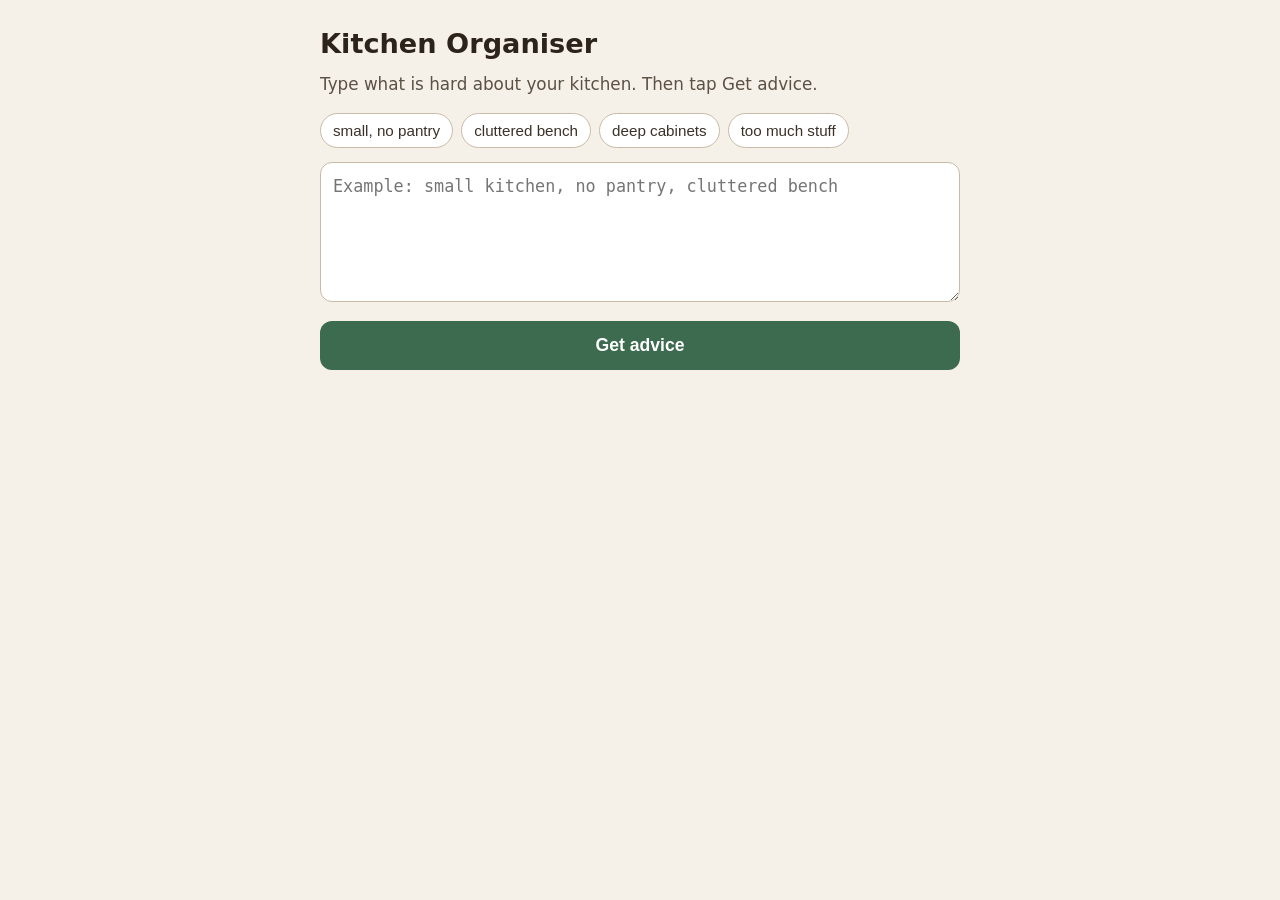
==== index.html @ d99f9ce4 "Add Kitchen Organiser homepage" ====
<!DOCTYPE html>
<html lang="en">
<head>
  <meta charset="UTF-8">
  <meta name="viewport" content="width=device-width, initial-scale=1, viewport-fit=cover">
  <title>Kitchen Organiser</title>
  <style>
    * { box-sizing: border-box; }
    html, body { margin: 0; padding: 0; max-width: 100%; overflow-x: hidden; }
    body { font-family: system-ui, -apple-system, "Segoe UI", sans-serif; background: #f6f1e8; color: #2c241b; line-height: 1.55; padding: 20px 16px 40px; }
    main { width: 100%; max-width: 640px; margin: 0 auto; }
    h1 { font-size: 1.7rem; margin: 8px 0 10px; line-height: 1.2; overflow-wrap: anywhere; }
    .hint { color: #5b5146; font-size: 1.05rem; margin: 0 0 16px; overflow-wrap: break-word; }
    .chips { display: flex; flex-wrap: wrap; gap: 8px; margin: 0 0 14px; }
    .chip { border: 1px solid #c9bba8; background: #fff; color: #3a3229; border-radius: 999px; padding: 8px 12px; font-size: 0.95rem; cursor: pointer; }
    textarea { width: 100%; min-height: 140px; padding: 12px; font-size: 1.05rem; line-height: 1.4; border: 1px solid #c9bba8; border-radius: 12px; background: #fff; color: #2c241b; resize: vertical; }
    button.primary { display: block; width: 100%; margin-top: 12px; padding: 14px 16px; font-size: 1.1rem; font-weight: 600; border: 0; border-radius: 12px; background: #3d6b4f; color: #fff; cursor: pointer; }
    button.primary:active { background: #2f5440; }
    #advice { margin-top: 18px; }
    .card { background: #fff; border-radius: 12px; padding: 14px 16px; margin-bottom: 10px; overflow-wrap: break-word; }
    .card strong { display: block; margin-bottom: 4px; color: #3d6b4f; }
  </style>
</head>
<body>
  <main>
    <h1>Kitchen Organiser</h1>
    <p class="hint">Type what is hard about your kitchen. Then tap Get advice.</p>
    <div class="chips">
      <button type="button" class="chip" data-text="small kitchen, no pantry">small, no pantry</button>
      <button type="button" class="chip" data-text="cluttered bench">cluttered bench</button>
      <button type="button" class="chip" data-text="deep cabinets I cannot reach the back of">deep cabinets</button>
      <button type="button" class="chip" data-text="too much stuff, no zones">too much stuff</button>
    </div>
    <textarea id="problem" placeholder="Example: small kitchen, no pantry, cluttered bench"></textarea>
    <button type="button" class="primary" onclick="getAdvice()">Get advice</button>
    <div id="advice"></div>
  </main>
  <script>
    document.querySelectorAll(".chip").forEach(function (chip) {
      chip.addEventListener("click", function () {
        var box = document.getElementById("problem");
        var extra = chip.getAttribute("data-text");
        box.value = box.value ? box.value + ", " + extra : extra;
        box.focus();
      });
    });
    function getAdvice() {
      var text = document.getElementById("problem").value.toLowerCase();
      var out = [];
      if (text.includes("small") || text.includes("tiny") || text.includes("no space")) {
        out.push(["Small space", "Use vertical space first. Add adjustable shelves so every centimetre of height works."]);
      }
      if (text.includes("pantry") || text.includes("no pantry")) {
        out.push(["No pantry", "Use a pull-out pantry, baskets, and a lazy susan in the corner so food is not lost at the back."]);
      }
      if (text.includes("clutter") || text.includes("cluttered") || text.includes("bench") || text.includes("counter") || text.includes("stuff")) {
        out.push(["Cluttered surfaces", "Clear the bench first. Keep only daily tools out. Use one-in-one-out so clutter does not creep back."]);
      }
      if (text.includes("cabinet") || text.includes("storage") || text.includes("deep") || text.includes("reach")) {
        out.push(["Cabinets", "Choose deep, wide cabinets with adjustable shelves. Put everyday items at the front, not the back."]);
      }
      if (text.includes("zone") || text.includes("workflow") || text.includes("work")) {
        out.push(["Zones", "Give the kitchen four jobs: work, storage, landing, and maintenance. Keep like with like."]);
      }
      if (out.length === 0) {
        out.push(["Need a bit more", "Say if it is small, missing a pantry, cluttered, or hard to reach. I will match that to the rules and products."]);
      }
      var html = "";
      for (var i = 0; i < out.length; i++) {
        html += "<div class=\"card\"><strong>" + out[i][0] + "</strong>" + out[i][1] + "</div>";
      }
      document.getElementById("advice").innerHTML = html;
    }
  </script>
</body>
</html>
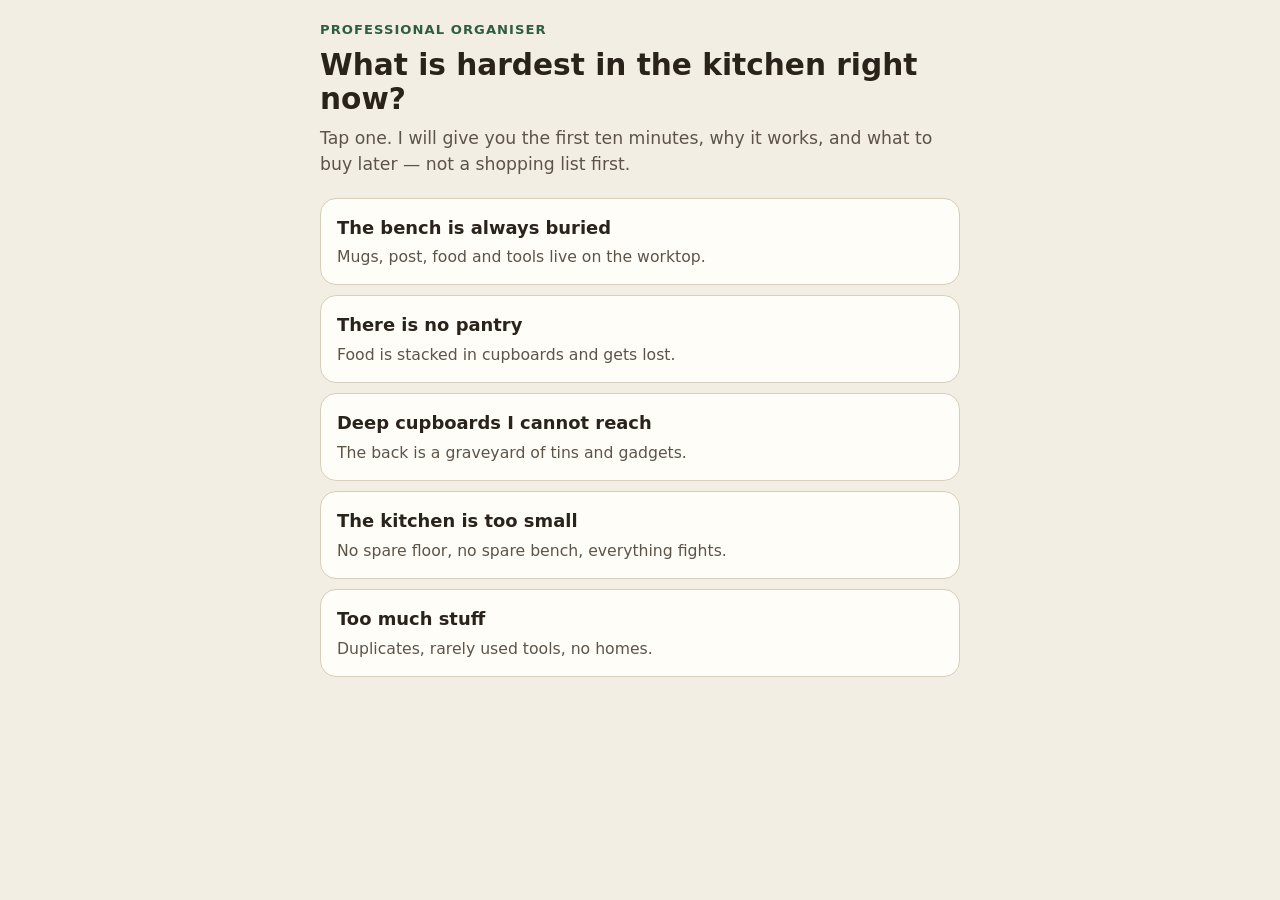
==== commit fe5b3c48: "Ship tap-first Kitchen Organiser walkthrough" ====
--- a/index.html
+++ b/index.html
@@ -3,74 +3,152 @@
 <head>
   <meta charset="UTF-8">
   <meta name="viewport" content="width=device-width, initial-scale=1, viewport-fit=cover">
+  <meta name="theme-color" content="#2f5d43">
+  <meta name="apple-mobile-web-app-capable" content="yes">
   <title>Kitchen Organiser</title>
   <style>
+    :root {
+      --bg: #f3eee4;
+      --ink: #2a231c;
+      --muted: #5d5449;
+      --green: #2f5d43;
+      --green-soft: #e4efe8;
+      --card: #fffdf8;
+      --line: #d7cdbc;
+    }
     * { box-sizing: border-box; }
-    html, body { margin: 0; padding: 0; max-width: 100%; overflow-x: hidden; }
-    body { font-family: system-ui, -apple-system, "Segoe UI", sans-serif; background: #f6f1e8; color: #2c241b; line-height: 1.55; padding: 20px 16px 40px; }
-    main { width: 100%; max-width: 640px; margin: 0 auto; }
-    h1 { font-size: 1.7rem; margin: 8px 0 10px; line-height: 1.2; overflow-wrap: anywhere; }
-    .hint { color: #5b5146; font-size: 1.05rem; margin: 0 0 16px; overflow-wrap: break-word; }
-    .chips { display: flex; flex-wrap: wrap; gap: 8px; margin: 0 0 14px; }
-    .chip { border: 1px solid #c9bba8; background: #fff; color: #3a3229; border-radius: 999px; padding: 8px 12px; font-size: 0.95rem; cursor: pointer; }
-    textarea { width: 100%; min-height: 140px; padding: 12px; font-size: 1.05rem; line-height: 1.4; border: 1px solid #c9bba8; border-radius: 12px; background: #fff; color: #2c241b; resize: vertical; }
-    button.primary { display: block; width: 100%; margin-top: 12px; padding: 14px 16px; font-size: 1.1rem; font-weight: 600; border: 0; border-radius: 12px; background: #3d6b4f; color: #fff; cursor: pointer; }
-    button.primary:active { background: #2f5440; }
-    #advice { margin-top: 18px; }
-    .card { background: #fff; border-radius: 12px; padding: 14px 16px; margin-bottom: 10px; overflow-wrap: break-word; }
-    .card strong { display: block; margin-bottom: 4px; color: #3d6b4f; }
+    html, body { margin: 0; padding: 0; }
+    body {
+      font-family: system-ui, -apple-system, "Segoe UI", sans-serif;
+      background: var(--bg);
+      color: var(--ink);
+      line-height: 1.5;
+      padding: 20px 16px 56px;
+    }
+    main { max-width: 640px; margin: 0 auto; }
+    .eyebrow {
+      color: var(--green);
+      font-size: 0.82rem;
+      font-weight: 700;
+      letter-spacing: 0.08em;
+      text-transform: uppercase;
+      margin: 0 0 8px;
+    }
+    h1 { font-size: 1.85rem; line-height: 1.15; margin: 0 0 10px; }
+    .lead { color: var(--muted); font-size: 1.08rem; margin: 0 0 20px; }
+    .choice {
+      width: 100%;
+      text-align: left;
+      background: var(--card);
+      border: 1px solid var(--line);
+      border-radius: 16px;
+      padding: 16px 16px 15px;
+      margin: 0 0 10px;
+      font: inherit;
+      color: inherit;
+    }
+    .choice strong { display: block; font-size: 1.12rem; margin-bottom: 4px; }
+    .choice span { color: var(--muted); font-size: 0.98rem; }
+    .choice:active { background: var(--green-soft); }
+    .back {
+      background: none;
+      border: 0;
+      color: var(--green);
+      font: inherit;
+      font-weight: 700;
+      padding: 0 0 16px;
+    }
+    .block {
+      background: var(--card);
+      border: 1px solid var(--line);
+      border-radius: 16px;
+      padding: 16px;
+      margin: 0 0 12px;
+    }
+    .block h2 {
+      font-size: 1.02rem;
+      color: var(--green);
+      margin: 0 0 8px;
+    }
+    .block p, .block li { margin: 0 0 8px; font-size: 1.05rem; }
+    .block ol, .block ul { margin: 0; padding-left: 1.15rem; }
+    .block li:last-child, .block p:last-child { margin-bottom: 0; }
+    .hidden { display: none; }
   </style>
 </head>
 <body>
   <main>
-    <h1>Kitchen Organiser</h1>
-    <p class="hint">Type what is hard about your kitchen. Then tap Get advice.</p>
-    <div class="chips">
-      <button type="button" class="chip" data-text="small kitchen, no pantry">small, no pantry</button>
-      <button type="button" class="chip" data-text="cluttered bench">cluttered bench</button>
-      <button type="button" class="chip" data-text="deep cabinets I cannot reach the back of">deep cabinets</button>
-      <button type="button" class="chip" data-text="too much stuff, no zones">too much stuff</button>
-    </div>
-    <textarea id="problem" placeholder="Example: small kitchen, no pantry, cluttered bench"></textarea>
-    <button type="button" class="primary" onclick="getAdvice()">Get advice</button>
-    <div id="advice"></div>
+    <section id="home">
+      <p class="eyebrow">Professional organiser</p>
+      <h1>What is hardest in the kitchen right now?</h1>
+      <p class="lead">Tap one. I will give you the first ten minutes, why it works, and what to buy later — not a shopping list first.</p>
+      <button class="choice" data-id="bench"><strong>The bench is always buried</strong><span>Mugs, post, food and tools live on the worktop.</span></button>
+      <button class="choice" data-id="pantry"><strong>There is no pantry</strong><span>Food is stacked in cupboards and gets lost.</span></button>
+      <button class="choice" data-id="deep"><strong>Deep cupboards I cannot reach</strong><span>The back is a graveyard of tins and gadgets.</span></button>
+      <button class="choice" data-id="small"><strong>The kitchen is too small</strong><span>No spare floor, no spare bench, everything fights.</span></button>
+      <button class="choice" data-id="stuff"><strong>Too much stuff</strong><span>Duplicates, rarely used tools, no homes.</span></button>
+    </section>
+
+    <section id="plan" class="hidden"></section>
   </main>
   <script>
-    document.querySelectorAll(".chip").forEach(function (chip) {
-      chip.addEventListener("click", function () {
-        var box = document.getElementById("problem");
-        var extra = chip.getAttribute("data-text");
-        box.value = box.value ? box.value + ", " + extra : extra;
-        box.focus();
-      });
+    var plans = {
+      bench: {
+        title: "Clear the bench first",
+        minutes: ["Set a timer for ten minutes. Do not empty the whole kitchen.", "Take everything off the bench onto a tray or the table.", "Put back only the kettle and one tool you use every day.", "Give the rest a temporary home in one box labelled Later."],
+        why: "A bench is a landing strip, not storage. If it stays clear, cooking feels possible again. Everything else can wait.",
+        buy: "A shallow tray for incoming post and keys, and one utensil crock. Buy containers after the bench stays clear for three days."
+      },
+      pantry: {
+        title: "Make a pantry without building one",
+        minutes: ["Pick one cupboard that will be food only.", "Pull everything out. Bin expired packets without debating them.", "Group breakfast, cooking, and snacks into three piles.", "Put the three groups back as three zones, labels facing you."],
+        why: "Food needs a home of its own. When breakfast lives together, you stop buying duplicates and stop losing bags at the back.",
+        buy: "Later: a narrow pull-out rack, two or three baskets, and a lazy susan for the corner. Not today."
+      },
+      deep: {
+        title: "Stop losing the back of the cupboard",
+        minutes: ["Open the worst deep cupboard.", "Take out only the front row.", "Put everyday items back at the front.", "Park bulk and rarely used things to one side, not behind the daily stuff."],
+        why: "Deep cupboards fail because the back becomes a graveyard. If you cannot see it, you will buy it again.",
+        buy: "Later: a pull-out tray or turntable. That one fitting does more than a new set of containers."
+      },
+      small: {
+        title: "Use height, not more furniture",
+        minutes: ["Look up. Find one empty strip of wall or the space above the fridge.", "Move one daily item to eye level.", "Move one rarely used item up high or out of the kitchen.", "Leave the floor and bench alone for now."],
+        why: "In a small kitchen the floor is already full. Vertical space is the only free room you have.",
+        buy: "Later: one set of adjustable shelves or a slim wall rack. Do not add another trolley until the bench is clear."
+      },
+      stuff: {
+        title: "Give things a job or let them leave",
+        minutes: ["Choose one category only: mugs, containers, or gadgets.", "Keep the ones you used this week.", "Put the rest in a box marked Decide next week.", "Do not start a second category today."],
+        why: "Too much stuff is usually too many homes that were never assigned. One category at a time beats a whole-room purge.",
+        buy: "Later: nothing until the Decide box has been emptied once. Then buy only what gives a home to what you kept."
+      }
+    };
+
+    function show(id) {
+      var p = plans[id];
+      var steps = p.minutes.map(function (s) { return "<li>" + s + "</li>"; }).join("");
+      document.getElementById("home").classList.add("hidden");
+      var plan = document.getElementById("plan");
+      plan.classList.remove("hidden");
+      plan.innerHTML =
+        "<button class=\"back\" id=\"back\">← Choose another problem</button>" +
+        "<p class=\"eyebrow\">Kitchen plan</p>" +
+        "<h1>" + p.title + "</h1>" +
+        "<div class=\"block\"><h2>First ten minutes</h2><ol>" + steps + "</ol></div>" +
+        "<div class=\"block\"><h2>Why this works</h2><p>" + p.why + "</p></div>" +
+        "<div class=\"block\"><h2>What to buy later</h2><p>" + p.buy + "</p></div>";
+      document.getElementById("back").onclick = function () {
+        plan.classList.add("hidden");
+        document.getElementById("home").classList.remove("hidden");
+        window.scrollTo(0, 0);
+      };
+      window.scrollTo(0, 0);
+    }
+
+    document.querySelectorAll(".choice").forEach(function (btn) {
+      btn.onclick = function () { show(btn.getAttribute("data-id")); };
     });
-    function getAdvice() {
-      var text = document.getElementById("problem").value.toLowerCase();
-      var out = [];
-      if (text.includes("small") || text.includes("tiny") || text.includes("no space")) {
-        out.push(["Small space", "Use vertical space first. Add adjustable shelves so every centimetre of height works."]);
-      }
-      if (text.includes("pantry") || text.includes("no pantry")) {
-        out.push(["No pantry", "Use a pull-out pantry, baskets, and a lazy susan in the corner so food is not lost at the back."]);
-      }
-      if (text.includes("clutter") || text.includes("cluttered") || text.includes("bench") || text.includes("counter") || text.includes("stuff")) {
-        out.push(["Cluttered surfaces", "Clear the bench first. Keep only daily tools out. Use one-in-one-out so clutter does not creep back."]);
-      }
-      if (text.includes("cabinet") || text.includes("storage") || text.includes("deep") || text.includes("reach")) {
-        out.push(["Cabinets", "Choose deep, wide cabinets with adjustable shelves. Put everyday items at the front, not the back."]);
-      }
-      if (text.includes("zone") || text.includes("workflow") || text.includes("work")) {
-        out.push(["Zones", "Give the kitchen four jobs: work, storage, landing, and maintenance. Keep like with like."]);
-      }
-      if (out.length === 0) {
-        out.push(["Need a bit more", "Say if it is small, missing a pantry, cluttered, or hard to reach. I will match that to the rules and products."]);
-      }
-      var html = "";
-      for (var i = 0; i < out.length; i++) {
-        html += "<div class=\"card\"><strong>" + out[i][0] + "</strong>" + out[i][1] + "</div>";
-      }
-      document.getElementById("advice").innerHTML = html;
-    }
   </script>
 </body>
 </html>
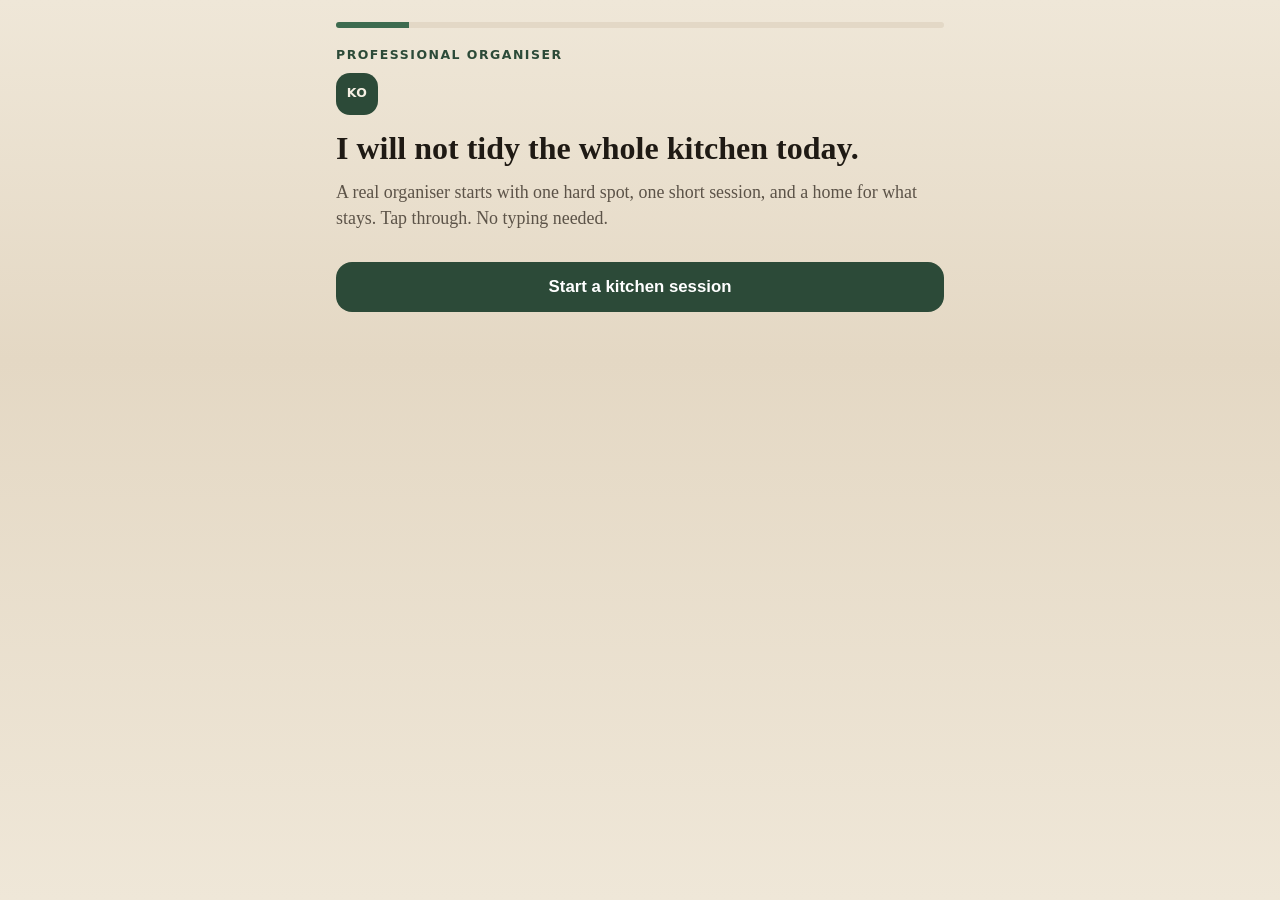
==== commit ecc4e616: "Upgrade Kitchen Organiser from basic cards to a guided consult" ====
--- a/index.html
+++ b/index.html
@@ -1,154 +1,204 @@
 <!DOCTYPE html>
-<html lang="en">
+<html lang="en-AU">
 <head>
-  <meta charset="UTF-8">
-  <meta name="viewport" content="width=device-width, initial-scale=1, viewport-fit=cover">
-  <meta name="theme-color" content="#2f5d43">
-  <meta name="apple-mobile-web-app-capable" content="yes">
-  <title>Kitchen Organiser</title>
-  <style>
-    :root {
-      --bg: #f3eee4;
-      --ink: #2a231c;
-      --muted: #5d5449;
-      --green: #2f5d43;
-      --green-soft: #e4efe8;
-      --card: #fffdf8;
-      --line: #d7cdbc;
-    }
-    * { box-sizing: border-box; }
-    html, body { margin: 0; padding: 0; }
-    body {
-      font-family: system-ui, -apple-system, "Segoe UI", sans-serif;
-      background: var(--bg);
-      color: var(--ink);
-      line-height: 1.5;
-      padding: 20px 16px 56px;
-    }
-    main { max-width: 640px; margin: 0 auto; }
-    .eyebrow {
-      color: var(--green);
-      font-size: 0.82rem;
-      font-weight: 700;
-      letter-spacing: 0.08em;
-      text-transform: uppercase;
-      margin: 0 0 8px;
-    }
-    h1 { font-size: 1.85rem; line-height: 1.15; margin: 0 0 10px; }
-    .lead { color: var(--muted); font-size: 1.08rem; margin: 0 0 20px; }
-    .choice {
-      width: 100%;
-      text-align: left;
-      background: var(--card);
-      border: 1px solid var(--line);
-      border-radius: 16px;
-      padding: 16px 16px 15px;
-      margin: 0 0 10px;
-      font: inherit;
-      color: inherit;
-    }
-    .choice strong { display: block; font-size: 1.12rem; margin-bottom: 4px; }
-    .choice span { color: var(--muted); font-size: 0.98rem; }
-    .choice:active { background: var(--green-soft); }
-    .back {
-      background: none;
-      border: 0;
-      color: var(--green);
-      font: inherit;
-      font-weight: 700;
-      padding: 0 0 16px;
-    }
-    .block {
-      background: var(--card);
-      border: 1px solid var(--line);
-      border-radius: 16px;
-      padding: 16px;
-      margin: 0 0 12px;
-    }
-    .block h2 {
-      font-size: 1.02rem;
-      color: var(--green);
-      margin: 0 0 8px;
-    }
-    .block p, .block li { margin: 0 0 8px; font-size: 1.05rem; }
-    .block ol, .block ul { margin: 0; padding-left: 1.15rem; }
-    .block li:last-child, .block p:last-child { margin-bottom: 0; }
-    .hidden { display: none; }
-  </style>
+<meta charset="UTF-8">
+<meta name="viewport" content="width=device-width, initial-scale=1, viewport-fit=cover">
+<meta name="theme-color" content="#24382c">
+<meta name="apple-mobile-web-app-capable" content="yes">
+<title>Kitchen Organiser</title>
+<style>
+:root{--bg:#efe7d8;--bg2:#e4d8c4;--ink:#1f1a14;--muted:#5c5348;--card:#fffaf2;--line:#d4c6ae;--sage:#2c4a38;--sage2:#3d6b4f;--gold:#b0894a;--soft:#e8f0ea}
+*{box-sizing:border-box}
+html,body{margin:0;padding:0;overflow-x:hidden}
+body{font-family:Georgia,"Iowan Old Style",serif;background:linear-gradient(180deg,var(--bg),var(--bg2) 40%,var(--bg));color:var(--ink);line-height:1.5;min-height:100vh}
+main{max-width:640px;margin:0 auto;padding:22px 16px 72px}
+.mark{width:42px;height:42px;border-radius:14px;background:var(--sage);color:#f6f0e4;display:flex;align-items:center;justify-content:center;font-family:system-ui,sans-serif;font-weight:800;letter-spacing:.04em;font-size:.78rem;margin-bottom:16px}
+.eyebrow{font-family:system-ui,sans-serif;font-size:.78rem;letter-spacing:.12em;text-transform:uppercase;color:var(--sage);font-weight:700;margin:0 0 8px}
+h1{font-size:2rem;line-height:1.12;margin:0 0 12px;font-weight:700}
+.lede{font-size:1.12rem;color:var(--muted);margin:0 0 22px}
+.card,.choice,.chip{font-family:system-ui,-apple-system,"Segoe UI",sans-serif}
+.choice,.chip,.primary,.ghost{width:100%;text-align:left;border-radius:16px;cursor:pointer}
+.choice{display:block;background:var(--card);border:1px solid var(--line);padding:16px;margin:0 0 10px;color:inherit;box-shadow:0 8px 24px rgba(31,26,20,.05)}
+.choice strong{display:block;font-size:1.12rem;margin-bottom:4px}
+.choice span{color:var(--muted);font-size:.98rem}
+.choice:active{transform:scale(.99);background:var(--soft)}
+.row{display:flex;flex-wrap:wrap;gap:8px;margin:0 0 16px}
+.chip{width:auto;border:1px solid var(--line);background:var(--card);padding:12px 14px;font-size:1rem;color:var(--ink)}
+.chip.on{background:var(--sage);color:#fff;border-color:var(--sage)}
+.primary,.ghost{text-align:center;font-weight:700;font-size:1.05rem;padding:15px;border:0;margin-top:8px}
+.primary{background:var(--sage);color:#fff}
+.ghost{background:transparent;color:var(--sage)}
+.panel{background:var(--card);border:1px solid var(--line);border-radius:18px;padding:16px;margin:0 0 12px;box-shadow:0 10px 28px rgba(31,26,20,.06)}
+.panel h2{font-family:Georgia,serif;font-size:1.2rem;margin:0 0 8px}
+.label{font-family:system-ui,sans-serif;font-size:.75rem;letter-spacing:.08em;text-transform:uppercase;color:var(--sage);font-weight:700;margin:0 0 8px}
+.panel p,.panel li{margin:0 0 8px;font-size:1.05rem}
+.panel ol,.panel ul{margin:0;padding-left:1.15rem}
+.check{display:flex;gap:10px;align-items:flex-start;padding:10px 0;border-top:1px solid var(--line);font-family:system-ui,sans-serif;font-size:1.05rem}
+.check:first-of-type{border-top:0}
+.check input{width:22px;height:22px;margin-top:2px;accent-color:var(--sage)}
+.check.done span{text-decoration:line-through;color:var(--muted)}
+.progress{height:6px;background:#e3d8c6;border-radius:99px;overflow:hidden;margin:0 0 18px}
+.progress>i{display:block;height:100%;width:0;background:var(--sage2)}
+.hidden{display:none}
+</style>
 </head>
 <body>
-  <main>
-    <section id="home">
-      <p class="eyebrow">Professional organiser</p>
-      <h1>What is hardest in the kitchen right now?</h1>
-      <p class="lead">Tap one. I will give you the first ten minutes, why it works, and what to buy later — not a shopping list first.</p>
-      <button class="choice" data-id="bench"><strong>The bench is always buried</strong><span>Mugs, post, food and tools live on the worktop.</span></button>
-      <button class="choice" data-id="pantry"><strong>There is no pantry</strong><span>Food is stacked in cupboards and gets lost.</span></button>
-      <button class="choice" data-id="deep"><strong>Deep cupboards I cannot reach</strong><span>The back is a graveyard of tins and gadgets.</span></button>
-      <button class="choice" data-id="small"><strong>The kitchen is too small</strong><span>No spare floor, no spare bench, everything fights.</span></button>
-      <button class="choice" data-id="stuff"><strong>Too much stuff</strong><span>Duplicates, rarely used tools, no homes.</span></button>
-    </section>
+<main>
+  <div class="progress"><i id="bar"></i></div>
+  <div id="screen"></div>
+</main>
+<script>
+const S = { time:null, pets:null, problem:null, ticks:{} };
+const problems = {
+  bench:{ title:"The bench is always buried", blurb:"Post, mugs, food and tools live on the worktop.", session:"Landing strip" },
+  pantry:{ title:"There is no real pantry", blurb:"Food is stacked, lost, and bought twice.", session:"Food home" },
+  deep:{ title:"Deep cupboards swallow things", blurb:"The back is a graveyard of tins and gadgets.", session:"Reach and see" },
+  small:{ title:"The kitchen is too small", blurb:"No spare floor, no spare bench.", session:"Height first" },
+  stuff:{ title:"There is simply too much", blurb:"Cupboards are full and still overflowing.", session:"One category" }
+};
 
-    <section id="plan" class="hidden"></section>
-  </main>
-  <script>
-    var plans = {
-      bench: {
-        title: "Clear the bench first",
-        minutes: ["Set a timer for ten minutes. Do not empty the whole kitchen.", "Take everything off the bench onto a tray or the table.", "Put back only the kettle and one tool you use every day.", "Give the rest a temporary home in one box labelled Later."],
-        why: "A bench is a landing strip, not storage. If it stays clear, cooking feels possible again. Everything else can wait.",
-        buy: "A shallow tray for incoming post and keys, and one utensil crock. Buy containers after the bench stays clear for three days."
-      },
-      pantry: {
-        title: "Make a pantry without building one",
-        minutes: ["Pick one cupboard that will be food only.", "Pull everything out. Bin expired packets without debating them.", "Group breakfast, cooking, and snacks into three piles.", "Put the three groups back as three zones, labels facing you."],
-        why: "Food needs a home of its own. When breakfast lives together, you stop buying duplicates and stop losing bags at the back.",
-        buy: "Later: a narrow pull-out rack, two or three baskets, and a lazy susan for the corner. Not today."
-      },
-      deep: {
-        title: "Stop losing the back of the cupboard",
-        minutes: ["Open the worst deep cupboard.", "Take out only the front row.", "Put everyday items back at the front.", "Park bulk and rarely used things to one side, not behind the daily stuff."],
-        why: "Deep cupboards fail because the back becomes a graveyard. If you cannot see it, you will buy it again.",
-        buy: "Later: a pull-out tray or turntable. That one fitting does more than a new set of containers."
-      },
-      small: {
-        title: "Use height, not more furniture",
-        minutes: ["Look up. Find one empty strip of wall or the space above the fridge.", "Move one daily item to eye level.", "Move one rarely used item up high or out of the kitchen.", "Leave the floor and bench alone for now."],
-        why: "In a small kitchen the floor is already full. Vertical space is the only free room you have.",
-        buy: "Later: one set of adjustable shelves or a slim wall rack. Do not add another trolley until the bench is clear."
-      },
-      stuff: {
-        title: "Give things a job or let them leave",
-        minutes: ["Choose one category only: mugs, containers, or gadgets.", "Keep the ones you used this week.", "Put the rest in a box marked Decide next week.", "Do not start a second category today."],
-        why: "Too much stuff is usually too many homes that were never assigned. One category at a time beats a whole-room purge.",
-        buy: "Later: nothing until the Decide box has been emptied once. Then buy only what gives a home to what you kept."
-      }
-    };
+function plans(){
+  const short = S.time === "10";
+  const pets = S.pets === "yes";
+  const extraPet = pets ? " Leave a clear floor path for bowls and paws. Pet food gets its own bin or basket, not the bench." : "";
+  const map = {
+    bench:{
+      why:"A bench is a landing strip, not a cupboard. If objects have no home, they return here by dinner. Clear bench first so the room can think.",
+      avoid:"Do not empty every cupboard today. That is how sessions collapse.",
+      now: short
+        ? ["Set a ten-minute timer.","Take everything off ONE stretch of bench.","Put back only the kettle and one daily tool.","Drop the rest in a box marked Later."]
+        : ["Set a twenty-minute timer.","Clear the whole main bench onto the table.","Sort: daily / belongs elsewhere / leave the house.","Put back kettle plus one daily tool.","Walk the elsewhere pile to its rooms."],
+      next:"Tomorrow, do not start a new project. Just keep that stretch of bench empty while you make one meal.",
+      buy:"A shallow tray for post and keys. One crock for utensils. No container set until the bench stays clear for three days."
+    },
+    pantry:{
+      why:"Food needs one home. When breakfast, cooking and snacks are mixed, you lose packets and buy duplicates.",
+      avoid:"Do not buy a pantry unit today. Use a cupboard you already have.",
+      now: short
+        ? ["Pick one cupboard that will be food only.","Pull it out. Bin anything expired without a debate.","Make three groups: breakfast, cooking, snacks.","Put groups back with labels facing you."]
+        : ["Pick the best food cupboard.","Empty it completely.","Bin expired food.","Zone breakfast / cooking / snacks.","Daily food at eye level. Bulk up high."],
+      next:"Tomorrow, only restock that one cupboard. Do not start the next cupboard until this one stays usable.",
+      buy:"Later: pull-out rack, two baskets, or a lazy susan. Measure width and depth first."
+    },
+    deep:{
+      why:"Deep shelves fail because arms and eyes cannot use the back. The front stays messy because the back is forgotten.",
+      avoid:"Do not stack taller. Height without a pull-out just hides more.",
+      now: short
+        ? ["Open the worst deep cupboard.","Take out only the front row.","Everyday items back at the front.","Park bulk to one side, not behind daily food."]
+        : ["Empty one deep cupboard onto the table.","Keep weekly-use at the front.","Rare items up high or out.","Put a tray or turntable in so the back can slide to you."],
+      next:"Use that cupboard once tomorrow and notice if you can see everything without kneeling.",
+      buy:"A pull-out tray or lazy susan sized to the shelf. Measure before you shop."
+    },
+    small:{
+      why:"Small kitchens fail when we add more floor furniture. Height and daily-only rules beat another trolley.",
+      avoid:"Do not buy an island or extra cart until the walls are working.",
+      now: short
+        ? ["Look up. Find empty space above the fridge or a free wall strip.","Clear one stretch of bench completely.","Move one rarely used appliance off the bench."]
+        : ["Map four jobs: work, storage, landing, maintenance.","Clear the work stretch of bench.","Move rarely used appliances up or out.","Keep only daily tools at arm reach."],
+      next:"Cook one simple meal using only the cleared stretch. If you need something, it does not yet have a home.",
+      buy:"One slim wall shelf or rail. Measure twice. Walls before trolleys."
+    },
+    stuff:{
+      why:"You cannot organise volume you do not need. Full cupboards just become tidy piles of too much.",
+      avoid:"No whole-room purge. That is how overwhelm wins.",
+      now: short
+        ? ["Choose one category: mugs, containers, or takeaway lids.","Keep what you used this week.","The rest goes in a Decide box.","Stop when the timer ends."]
+        : ["One category only.","Keep a normal week's worth.","Leave-the-house pile by the door.","Give keepers one home.","Do not start category two."],
+      next:"Open the Decide box in seven days. If you did not miss it, it leaves.",
+      buy:"Nothing until the Decide box has been emptied once. Empty space is the product."
+    }
+  };
+  const p = map[S.problem];
+  if (pets) {
+    p.now = p.now.concat(["Keep pet bowls and food off the cleared bench. Give them a floor zone that does not block walking."]);
+  }
+  p.why += extraPet;
+  return p;
+}
 
-    function show(id) {
-      var p = plans[id];
-      var steps = p.minutes.map(function (s) { return "<li>" + s + "</li>"; }).join("");
-      document.getElementById("home").classList.add("hidden");
-      var plan = document.getElementById("plan");
-      plan.classList.remove("hidden");
-      plan.innerHTML =
-        "<button class=\"back\" id=\"back\">← Choose another problem</button>" +
-        "<p class=\"eyebrow\">Kitchen plan</p>" +
-        "<h1>" + p.title + "</h1>" +
-        "<div class=\"block\"><h2>First ten minutes</h2><ol>" + steps + "</ol></div>" +
-        "<div class=\"block\"><h2>Why this works</h2><p>" + p.why + "</p></div>" +
-        "<div class=\"block\"><h2>What to buy later</h2><p>" + p.buy + "</p></div>";
-      document.getElementById("back").onclick = function () {
-        plan.classList.add("hidden");
-        document.getElementById("home").classList.remove("hidden");
-        window.scrollTo(0, 0);
+function setBar(n){ document.getElementById("bar").style.width = n + "%"; }
+function go(name){ history.pushState({name}, ""); render(name); }
+window.onpopstate = function(e){ render(e.state && e.state.name ? e.state.name : "home"); };
+
+function render(name){
+  const el = document.getElementById("screen");
+  if(name==="home"){
+    setBar(12);
+    el.innerHTML = `<p class="eyebrow">Professional organiser</p>
+      <div class="mark">KO</div>
+      <h1>I will not tidy the whole kitchen today.</h1>
+      <p class="lede">A real organiser starts with one hard spot, one short session, and a home for what stays. Tap through. No typing needed.</p>
+      <button class="primary" id="start">Start a kitchen session</button>`;
+    document.getElementById("start").onclick = ()=>go("time");
+    return;
+  }
+  if(name==="time"){
+    setBar(28);
+    el.innerHTML = `<p class="eyebrow">Step 1 of 3</p><h1>How long have you got?</h1>
+      <p class="lede">Shorter is better. Finished beats heroic.</p>
+      <button class="choice" data-v="10"><strong>Ten minutes</strong><span>One stretch of bench or one cupboard.</span></button>
+      <button class="choice" data-v="20"><strong>Twenty minutes</strong><span>Still one zone. Just a little more sorting.</span></button>`;
+    el.querySelectorAll(".choice").forEach(b=>b.onclick=()=>{S.time=b.dataset.v;go("pets");});
+    return;
+  }
+  if(name==="pets"){
+    setBar(46);
+    el.innerHTML = `<p class="eyebrow">Step 2 of 3</p><h1>Do pets use this kitchen?</h1>
+      <p class="lede">Bowls, food and traffic change the plan.</p>
+      <button class="choice" data-v="yes"><strong>Yes</strong><span>Keep a clear floor path and a pet-food home.</span></button>
+      <button class="choice" data-v="no"><strong>No</strong><span>We can use the floor edge if needed.</span></button>`;
+    el.querySelectorAll(".choice").forEach(b=>b.onclick=()=>{S.pets=b.dataset.v;go("problem");});
+    return;
+  }
+  if(name==="problem"){
+    setBar(64);
+    el.innerHTML = `<p class="eyebrow">Step 3 of 3</p><h1>What is hardest right now?</h1>
+      <p class="lede">Pick the thing that nags you every time you walk in.</p>` +
+      Object.keys(problems).map(id=>`<button class="choice" data-id="${id}"><strong>${problems[id].title}</strong><span>${problems[id].blurb}</span></button>`).join("");
+    el.querySelectorAll(".choice").forEach(b=>b.onclick=()=>{S.problem=b.dataset.id;S.ticks={};go("plan");});
+    return;
+  }
+  if(name==="plan"){
+    setBar(100);
+    const p = plans();
+    const meta = problems[S.problem];
+    const key = S.problem+":"+S.time+":"+S.pets;
+    const saved = JSON.parse(localStorage.getItem("ko-ticks")||"{}")[key]||{};
+    el.innerHTML = `<p class="eyebrow">${meta.session} · ${S.time} minutes${S.pets==="yes"?" · pets": ""}</p>
+      <h1>${p === plans() ? meta.title : meta.title}</h1>
+      <p class="lede">Do the list. Stop when the time ends. That is a real session.</p>
+      <div class="panel"><p class="label">First session</p>${p.now.map((s,i)=>`<label class="check ${saved[i]?"done":""}"><input type="checkbox" data-i="${i}" ${saved[i]?"checked":""}><span>${s}</span></label>`).join("")}</div>
+      <div class="panel"><p class="label">Why this works</p><p>${p.why}</p></div>
+      <div class="panel"><p class="label">Do not do this</p><p>${p.avoid}</p></div>
+      <div class="panel"><p class="label">Tomorrow</p><p>${p.next}</p></div>
+      <div class="panel"><p class="label">Buy later, not first</p><p>${p.buy}</p></div>
+      <button class="primary" id="enough">That is enough for today</button>
+      <button class="ghost" id="again">Choose a different problem</button>`;
+    el.querySelectorAll("input[type=checkbox]").forEach(box=>{
+      box.onchange=()=>{
+        const wrap=box.closest(".check");
+        wrap.classList.toggle("done", box.checked);
+        const all=JSON.parse(localStorage.getItem("ko-ticks")||"{}");
+        all[key]=all[key]||{};
+        all[key][box.dataset.i]=box.checked;
+        localStorage.setItem("ko-ticks", JSON.stringify(all));
       };
-      window.scrollTo(0, 0);
-    }
-
-    document.querySelectorAll(".choice").forEach(function (btn) {
-      btn.onclick = function () { show(btn.getAttribute("data-id")); };
     });
-  </script>
+    document.getElementById("enough").onclick=()=>go("done");
+    document.getElementById("again").onclick=()=>go("problem");
+    return;
+  }
+  if(name==="done"){
+    setBar(100);
+    el.innerHTML = `<p class="eyebrow">Session closed</p>
+      <h1>Stop while it still feels possible.</h1>
+      <p class="lede">Ten or twenty minutes is enough. Come back tomorrow and tap the next hard spot. That is how a kitchen actually changes.</p>
+      <div class="panel"><p class="label">Remember</p><p>Do not reward a good session by starting a second room tonight.</p></div>
+      <button class="primary" id="home">Back to the start</button>`;
+    document.getElementById("home").onclick=()=>go("home");
+  }
+}
+render("home");
+</script>
 </body>
 </html>
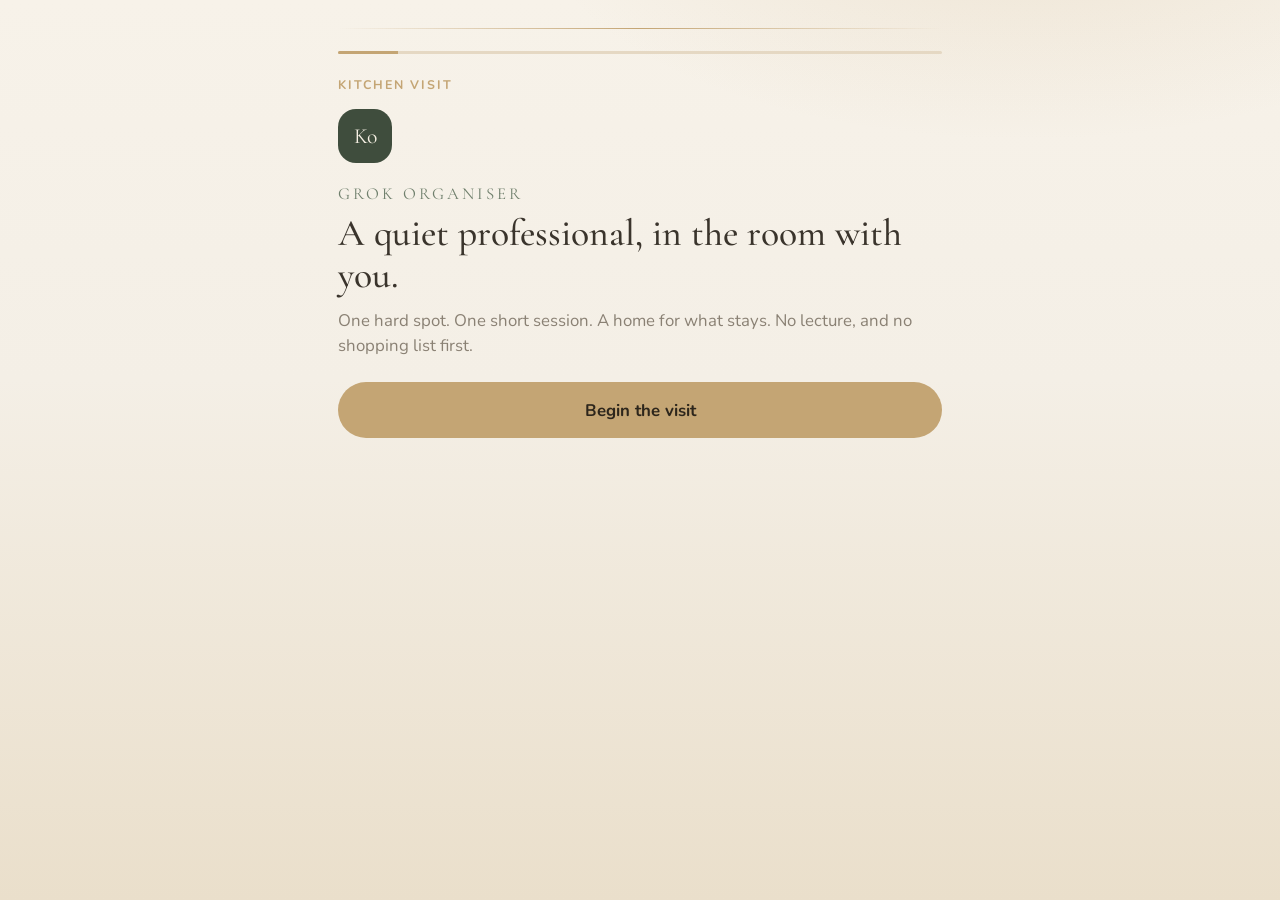
==== commit 5f5352c1: "Visual redesign: Unwritten-family cream, sage, gold" ====
--- a/index.html
+++ b/index.html
@@ -3,52 +3,95 @@
 <head>
 <meta charset="UTF-8">
 <meta name="viewport" content="width=device-width, initial-scale=1, viewport-fit=cover">
-<meta name="theme-color" content="#24382c">
+<meta name="theme-color" content="#f4efe6">
 <meta name="apple-mobile-web-app-capable" content="yes">
 <title>Kitchen Organiser</title>
+<link rel="preconnect" href="https://fonts.googleapis.com">
+<link href="https://fonts.googleapis.com/css2?family=Cormorant+Garamond:ital,wght@0,500;0,600;1,500&family=Nunito:wght@400;500;600;700&display=swap" rel="stylesheet">
 <style>
-:root{--bg:#efe7d8;--bg2:#e4d8c4;--ink:#1f1a14;--muted:#5c5348;--card:#fffaf2;--line:#d4c6ae;--sage:#2c4a38;--sage2:#3d6b4f;--gold:#b0894a;--soft:#e8f0ea}
+:root{
+  --cream:#f4efe6; --ink:#3a342c; --sage:#6f7f6c; --deep:#3f4d3d;
+  --gold:#c4a574; --paper:#fffaf3; --soft:#8a8174; --line:#e2d6c2;
+}
 *{box-sizing:border-box}
-html,body{margin:0;padding:0;overflow-x:hidden}
-body{font-family:Georgia,"Iowan Old Style",serif;background:linear-gradient(180deg,var(--bg),var(--bg2) 40%,var(--bg));color:var(--ink);line-height:1.5;min-height:100vh}
-main{max-width:640px;margin:0 auto;padding:22px 16px 72px}
-.mark{width:42px;height:42px;border-radius:14px;background:var(--sage);color:#f6f0e4;display:flex;align-items:center;justify-content:center;font-family:system-ui,sans-serif;font-weight:800;letter-spacing:.04em;font-size:.78rem;margin-bottom:16px}
-.eyebrow{font-family:system-ui,sans-serif;font-size:.78rem;letter-spacing:.12em;text-transform:uppercase;color:var(--sage);font-weight:700;margin:0 0 8px}
-h1{font-size:2rem;line-height:1.12;margin:0 0 12px;font-weight:700}
-.lede{font-size:1.12rem;color:var(--muted);margin:0 0 22px}
-.card,.choice,.chip{font-family:system-ui,-apple-system,"Segoe UI",sans-serif}
-.choice,.chip,.primary,.ghost{width:100%;text-align:left;border-radius:16px;cursor:pointer}
-.choice{display:block;background:var(--card);border:1px solid var(--line);padding:16px;margin:0 0 10px;color:inherit;box-shadow:0 8px 24px rgba(31,26,20,.05)}
-.choice strong{display:block;font-size:1.12rem;margin-bottom:4px}
-.choice span{color:var(--muted);font-size:.98rem}
-.choice:active{transform:scale(.99);background:var(--soft)}
-.row{display:flex;flex-wrap:wrap;gap:8px;margin:0 0 16px}
-.chip{width:auto;border:1px solid var(--line);background:var(--card);padding:12px 14px;font-size:1rem;color:var(--ink)}
-.chip.on{background:var(--sage);color:#fff;border-color:var(--sage)}
-.primary,.ghost{text-align:center;font-weight:700;font-size:1.05rem;padding:15px;border:0;margin-top:8px}
-.primary{background:var(--sage);color:#fff}
-.ghost{background:transparent;color:var(--sage)}
-.panel{background:var(--card);border:1px solid var(--line);border-radius:18px;padding:16px;margin:0 0 12px;box-shadow:0 10px 28px rgba(31,26,20,.06)}
-.panel h2{font-family:Georgia,serif;font-size:1.2rem;margin:0 0 8px}
-.label{font-family:system-ui,sans-serif;font-size:.75rem;letter-spacing:.08em;text-transform:uppercase;color:var(--sage);font-weight:700;margin:0 0 8px}
-.panel p,.panel li{margin:0 0 8px;font-size:1.05rem}
-.panel ol,.panel ul{margin:0;padding-left:1.15rem}
-.check{display:flex;gap:10px;align-items:flex-start;padding:10px 0;border-top:1px solid var(--line);font-family:system-ui,sans-serif;font-size:1.05rem}
-.check:first-of-type{border-top:0}
-.check input{width:22px;height:22px;margin-top:2px;accent-color:var(--sage)}
-.check.done span{text-decoration:line-through;color:var(--muted)}
-.progress{height:6px;background:#e3d8c6;border-radius:99px;overflow:hidden;margin:0 0 18px}
-.progress>i{display:block;height:100%;width:0;background:var(--sage2)}
+html,body{margin:0;padding:0}
+body{
+  min-height:100vh;
+  color:var(--ink);
+  background:
+    radial-gradient(900px 420px at 80% -10%, rgba(196,165,116,.18), transparent 55%),
+    linear-gradient(180deg,#f7f2e9 0%, var(--cream) 42%, #eadfcb 100%);
+  font-family:Nunito,system-ui,sans-serif;
+  line-height:1.5;
+}
+main{max-width:640px;margin:0 auto;padding:28px 18px 72px}
+.thread{height:1px;background:linear-gradient(90deg,transparent,var(--gold),transparent);margin:0 0 22px}
+.brand{
+  font-family:"Cormorant Garamond",Georgia,serif;
+  font-size:1.05rem; letter-spacing:.18em; text-transform:uppercase;
+  color:var(--sage); margin:0 0 6px;
+}
+.tiny{font-size:.78rem; letter-spacing:.16em; text-transform:uppercase; color:var(--gold); font-weight:700; margin:0 0 14px}
+h1{
+  font-family:"Cormorant Garamond",Georgia,serif;
+  font-weight:500; font-size:2.35rem; line-height:1.12; margin:0 0 12px;
+}
+.lede{color:var(--soft); font-size:1.05rem; margin:0 0 24px}
+.choice,.panel{
+  background:var(--paper);
+  border:1px solid var(--line);
+  border-radius:1.2rem;
+  box-shadow:0 10px 28px rgba(90,70,40,.07);
+}
+.choice{
+  display:block; width:100%; text-align:left; color:inherit;
+  padding:16px 16px 15px; margin:0 0 10px; font:inherit;
+}
+.choice strong{display:block; font-size:1.08rem; font-weight:700; margin-bottom:3px}
+.choice span{display:block; color:var(--soft); font-size:.95rem}
+.choice:active{transform:translateY(1px); background:#f6efe2}
+.pill,.ghost{
+  display:block; width:100%; text-align:center; border-radius:999px;
+  padding:.95rem 1.3rem; font:inherit; font-weight:700; font-size:1.05rem;
+}
+.pill{background:var(--gold); color:#2d261c; border:0; margin-top:8px}
+.ghost{background:transparent; color:var(--deep); border:1px solid #d9cbb3; margin-top:8px}
+.panel{padding:16px; margin:0 0 12px}
+.label{
+  font-size:.72rem; letter-spacing:.14em; text-transform:uppercase;
+  color:var(--sage); font-weight:700; margin:0 0 8px;
+}
+.panel h2{
+  font-family:"Cormorant Garamond",Georgia,serif;
+  font-size:1.35rem; font-weight:500; margin:0 0 8px;
+}
+.panel p{margin:0; color:var(--ink)}
+.check{
+  display:flex; gap:12px; align-items:flex-start;
+  padding:12px 0; border-top:1px solid var(--line); font-size:1.02rem;
+}
+.check:first-of-type{border-top:0; padding-top:2px}
+.check input{width:22px; height:22px; margin-top:2px; accent-color:var(--sage)}
+.check.done span{text-decoration:line-through; color:var(--soft)}
+.progress{height:3px; background:#e5d8c3; border-radius:99px; overflow:hidden; margin:0 0 22px}
+.progress>i{display:block; height:100%; width:8%; background:var(--gold)}
+.mark{
+  width:54px; height:54px; border-radius:18px; margin:0 0 18px;
+  display:flex; align-items:center; justify-content:center;
+  background:var(--deep); color:#f6f0e4;
+  font-family:"Cormorant Garamond",Georgia,serif; font-size:1.35rem;
+}
 .hidden{display:none}
 </style>
 </head>
 <body>
 <main>
+  <div class="thread"></div>
   <div class="progress"><i id="bar"></i></div>
   <div id="screen"></div>
 </main>
 <script>
-const S = { time:null, pets:null, problem:null, ticks:{} };
+const S = { time:null, pets:null, problem:null };
 const problems = {
   bench:{ title:"The bench is always buried", blurb:"Post, mugs, food and tools live on the worktop.", session:"Landing strip" },
   pantry:{ title:"There is no real pantry", blurb:"Food is stacked, lost, and bought twice.", session:"Food home" },
@@ -56,85 +99,79 @@
   small:{ title:"The kitchen is too small", blurb:"No spare floor, no spare bench.", session:"Height first" },
   stuff:{ title:"There is simply too much", blurb:"Cupboards are full and still overflowing.", session:"One category" }
 };
-
 function plans(){
   const short = S.time === "10";
   const pets = S.pets === "yes";
-  const extraPet = pets ? " Leave a clear floor path for bowls and paws. Pet food gets its own bin or basket, not the bench." : "";
+  const extraPet = pets ? " Leave a clear floor path for bowls and paws. Pet food gets its own bin, not the bench." : "";
   const map = {
     bench:{
-      why:"A bench is a landing strip, not a cupboard. If objects have no home, they return here by dinner. Clear bench first so the room can think.",
+      why:"A bench is a landing strip, not a cupboard. If objects have no home, they return here by dinner."+extraPet,
       avoid:"Do not empty every cupboard today. That is how sessions collapse.",
       now: short
         ? ["Set a ten-minute timer.","Take everything off ONE stretch of bench.","Put back only the kettle and one daily tool.","Drop the rest in a box marked Later."]
         : ["Set a twenty-minute timer.","Clear the whole main bench onto the table.","Sort: daily / belongs elsewhere / leave the house.","Put back kettle plus one daily tool.","Walk the elsewhere pile to its rooms."],
-      next:"Tomorrow, do not start a new project. Just keep that stretch of bench empty while you make one meal.",
+      next:"Tomorrow, keep that stretch of bench empty while you make one meal.",
       buy:"A shallow tray for post and keys. One crock for utensils. No container set until the bench stays clear for three days."
     },
     pantry:{
-      why:"Food needs one home. When breakfast, cooking and snacks are mixed, you lose packets and buy duplicates.",
+      why:"Food needs one home. When breakfast, cooking and snacks are mixed, you lose packets and buy duplicates."+extraPet,
       avoid:"Do not buy a pantry unit today. Use a cupboard you already have.",
       now: short
         ? ["Pick one cupboard that will be food only.","Pull it out. Bin anything expired without a debate.","Make three groups: breakfast, cooking, snacks.","Put groups back with labels facing you."]
         : ["Pick the best food cupboard.","Empty it completely.","Bin expired food.","Zone breakfast / cooking / snacks.","Daily food at eye level. Bulk up high."],
-      next:"Tomorrow, only restock that one cupboard. Do not start the next cupboard until this one stays usable.",
+      next:"Tomorrow, only restock that one cupboard.",
       buy:"Later: pull-out rack, two baskets, or a lazy susan. Measure width and depth first."
     },
     deep:{
-      why:"Deep shelves fail because arms and eyes cannot use the back. The front stays messy because the back is forgotten.",
+      why:"Deep shelves fail because arms and eyes cannot use the back."+extraPet,
       avoid:"Do not stack taller. Height without a pull-out just hides more.",
       now: short
         ? ["Open the worst deep cupboard.","Take out only the front row.","Everyday items back at the front.","Park bulk to one side, not behind daily food."]
         : ["Empty one deep cupboard onto the table.","Keep weekly-use at the front.","Rare items up high or out.","Put a tray or turntable in so the back can slide to you."],
-      next:"Use that cupboard once tomorrow and notice if you can see everything without kneeling.",
+      next:"Use that cupboard once tomorrow and notice if you can see everything.",
       buy:"A pull-out tray or lazy susan sized to the shelf. Measure before you shop."
     },
     small:{
-      why:"Small kitchens fail when we add more floor furniture. Height and daily-only rules beat another trolley.",
+      why:"Small kitchens fail when we add more floor furniture. Height beats another trolley."+extraPet,
       avoid:"Do not buy an island or extra cart until the walls are working.",
       now: short
         ? ["Look up. Find empty space above the fridge or a free wall strip.","Clear one stretch of bench completely.","Move one rarely used appliance off the bench."]
         : ["Map four jobs: work, storage, landing, maintenance.","Clear the work stretch of bench.","Move rarely used appliances up or out.","Keep only daily tools at arm reach."],
-      next:"Cook one simple meal using only the cleared stretch. If you need something, it does not yet have a home.",
+      next:"Cook one simple meal using only the cleared stretch.",
       buy:"One slim wall shelf or rail. Measure twice. Walls before trolleys."
     },
     stuff:{
-      why:"You cannot organise volume you do not need. Full cupboards just become tidy piles of too much.",
+      why:"You cannot organise volume you do not need."+extraPet,
       avoid:"No whole-room purge. That is how overwhelm wins.",
       now: short
         ? ["Choose one category: mugs, containers, or takeaway lids.","Keep what you used this week.","The rest goes in a Decide box.","Stop when the timer ends."]
         : ["One category only.","Keep a normal week's worth.","Leave-the-house pile by the door.","Give keepers one home.","Do not start category two."],
       next:"Open the Decide box in seven days. If you did not miss it, it leaves.",
-      buy:"Nothing until the Decide box has been emptied once. Empty space is the product."
+      buy:"Nothing until the Decide box has been emptied once."
     }
   };
   const p = map[S.problem];
-  if (pets) {
-    p.now = p.now.concat(["Keep pet bowls and food off the cleared bench. Give them a floor zone that does not block walking."]);
-  }
-  p.why += extraPet;
+  if (pets) p.now = p.now.concat(["Keep pet bowls and food off the cleared bench."]);
   return p;
 }
-
 function setBar(n){ document.getElementById("bar").style.width = n + "%"; }
-function go(name){ history.pushState({name}, ""); render(name); }
-window.onpopstate = function(e){ render(e.state && e.state.name ? e.state.name : "home"); };
-
+function go(name){ render(name); window.scrollTo(0,0); }
 function render(name){
   const el = document.getElementById("screen");
   if(name==="home"){
-    setBar(12);
-    el.innerHTML = `<p class="eyebrow">Professional organiser</p>
-      <div class="mark">KO</div>
-      <h1>I will not tidy the whole kitchen today.</h1>
-      <p class="lede">A real organiser starts with one hard spot, one short session, and a home for what stays. Tap through. No typing needed.</p>
-      <button class="primary" id="start">Start a kitchen session</button>`;
+    setBar(10);
+    el.innerHTML = `<p class="tiny">Kitchen visit</p>
+      <div class="mark">Ko</div>
+      <p class="brand">Grok Organiser</p>
+      <h1>A quiet professional, in the room with you.</h1>
+      <p class="lede">One hard spot. One short session. A home for what stays. No lecture, and no shopping list first.</p>
+      <button class="pill" id="start">Begin the visit</button>`;
     document.getElementById("start").onclick = ()=>go("time");
     return;
   }
   if(name==="time"){
     setBar(28);
-    el.innerHTML = `<p class="eyebrow">Step 1 of 3</p><h1>How long have you got?</h1>
+    el.innerHTML = `<p class="tiny">Step 1 of 3</p><h1>How long have you got?</h1>
       <p class="lede">Shorter is better. Finished beats heroic.</p>
       <button class="choice" data-v="10"><strong>Ten minutes</strong><span>One stretch of bench or one cupboard.</span></button>
       <button class="choice" data-v="20"><strong>Twenty minutes</strong><span>Still one zone. Just a little more sorting.</span></button>`;
@@ -142,20 +179,20 @@
     return;
   }
   if(name==="pets"){
-    setBar(46);
-    el.innerHTML = `<p class="eyebrow">Step 2 of 3</p><h1>Do pets use this kitchen?</h1>
+    setBar(50);
+    el.innerHTML = `<p class="tiny">Step 2 of 3</p><h1>Do the animals use this kitchen?</h1>
       <p class="lede">Bowls, food and traffic change the plan.</p>
-      <button class="choice" data-v="yes"><strong>Yes</strong><span>Keep a clear floor path and a pet-food home.</span></button>
-      <button class="choice" data-v="no"><strong>No</strong><span>We can use the floor edge if needed.</span></button>`;
+      <button class="choice" data-v="yes"><strong>Yes</strong><span>A clear floor path and a pet-food home.</span></button>
+      <button class="choice" data-v="no"><strong>Not today</strong><span>We can use the floor edge if needed.</span></button>`;
     el.querySelectorAll(".choice").forEach(b=>b.onclick=()=>{S.pets=b.dataset.v;go("problem");});
     return;
   }
   if(name==="problem"){
-    setBar(64);
-    el.innerHTML = `<p class="eyebrow">Step 3 of 3</p><h1>What is hardest right now?</h1>
+    setBar(72);
+    el.innerHTML = `<p class="tiny">Step 3 of 3</p><h1>What is hardest right now?</h1>
       <p class="lede">Pick the thing that nags you every time you walk in.</p>` +
       Object.keys(problems).map(id=>`<button class="choice" data-id="${id}"><strong>${problems[id].title}</strong><span>${problems[id].blurb}</span></button>`).join("");
-    el.querySelectorAll(".choice").forEach(b=>b.onclick=()=>{S.problem=b.dataset.id;S.ticks={};go("plan");});
+    el.querySelectorAll(".choice").forEach(b=>b.onclick=()=>{S.problem=b.dataset.id;go("plan");});
     return;
   }
   if(name==="plan"){
@@ -164,23 +201,21 @@
     const meta = problems[S.problem];
     const key = S.problem+":"+S.time+":"+S.pets;
     const saved = JSON.parse(localStorage.getItem("ko-ticks")||"{}")[key]||{};
-    el.innerHTML = `<p class="eyebrow">${meta.session} · ${S.time} minutes${S.pets==="yes"?" · pets": ""}</p>
-      <h1>${p === plans() ? meta.title : meta.title}</h1>
-      <p class="lede">Do the list. Stop when the time ends. That is a real session.</p>
-      <div class="panel"><p class="label">First session</p>${p.now.map((s,i)=>`<label class="check ${saved[i]?"done":""}"><input type="checkbox" data-i="${i}" ${saved[i]?"checked":""}><span>${s}</span></label>`).join("")}</div>
-      <div class="panel"><p class="label">Why this works</p><p>${p.why}</p></div>
+    el.innerHTML = `<p class="tiny">${meta.session} · ${S.time} minutes${S.pets==="yes"?" · with the animals":""}</p>
+      <h1>${meta.title}</h1>
+      <p class="lede">Do the list. Stop when the time ends.</p>
+      <div class="panel"><p class="label">This session</p>${p.now.map((s,i)=>`<label class="check ${saved[i]?"done":""}"><input type="checkbox" data-i="${i}" ${saved[i]?"checked":""}><span>${s}</span></label>`).join("")}</div>
+      <div class="panel"><p class="label">Why this works</p><h2>Start here, not everywhere</h2><p>${p.why}</p></div>
       <div class="panel"><p class="label">Do not do this</p><p>${p.avoid}</p></div>
       <div class="panel"><p class="label">Tomorrow</p><p>${p.next}</p></div>
-      <div class="panel"><p class="label">Buy later, not first</p><p>${p.buy}</p></div>
-      <button class="primary" id="enough">That is enough for today</button>
+      <div class="panel"><p class="label">Buy later</p><p>${p.buy}</p></div>
+      <button class="pill" id="enough">That is enough for today</button>
       <button class="ghost" id="again">Choose a different problem</button>`;
     el.querySelectorAll("input[type=checkbox]").forEach(box=>{
       box.onchange=()=>{
-        const wrap=box.closest(".check");
-        wrap.classList.toggle("done", box.checked);
+        box.closest(".check").classList.toggle("done", box.checked);
         const all=JSON.parse(localStorage.getItem("ko-ticks")||"{}");
-        all[key]=all[key]||{};
-        all[key][box.dataset.i]=box.checked;
+        all[key]=all[key]||{}; all[key][box.dataset.i]=box.checked;
         localStorage.setItem("ko-ticks", JSON.stringify(all));
       };
     });
@@ -188,15 +223,12 @@
     document.getElementById("again").onclick=()=>go("problem");
     return;
   }
-  if(name==="done"){
-    setBar(100);
-    el.innerHTML = `<p class="eyebrow">Session closed</p>
-      <h1>Stop while it still feels possible.</h1>
-      <p class="lede">Ten or twenty minutes is enough. Come back tomorrow and tap the next hard spot. That is how a kitchen actually changes.</p>
-      <div class="panel"><p class="label">Remember</p><p>Do not reward a good session by starting a second room tonight.</p></div>
-      <button class="primary" id="home">Back to the start</button>`;
-    document.getElementById("home").onclick=()=>go("home");
-  }
+  el.innerHTML = `<p class="tiny">Session closed</p>
+    <h1>Stop while it still feels possible.</h1>
+    <p class="lede">Come back tomorrow and tap the next hard spot. That is how a kitchen actually changes.</p>
+    <div class="panel"><p class="label">Remember</p><p>Do not reward a good session by starting a second room tonight.</p></div>
+    <button class="pill" id="home">Back to the start</button>`;
+  document.getElementById("home").onclick=()=>go("home");
 }
 render("home");
 </script>
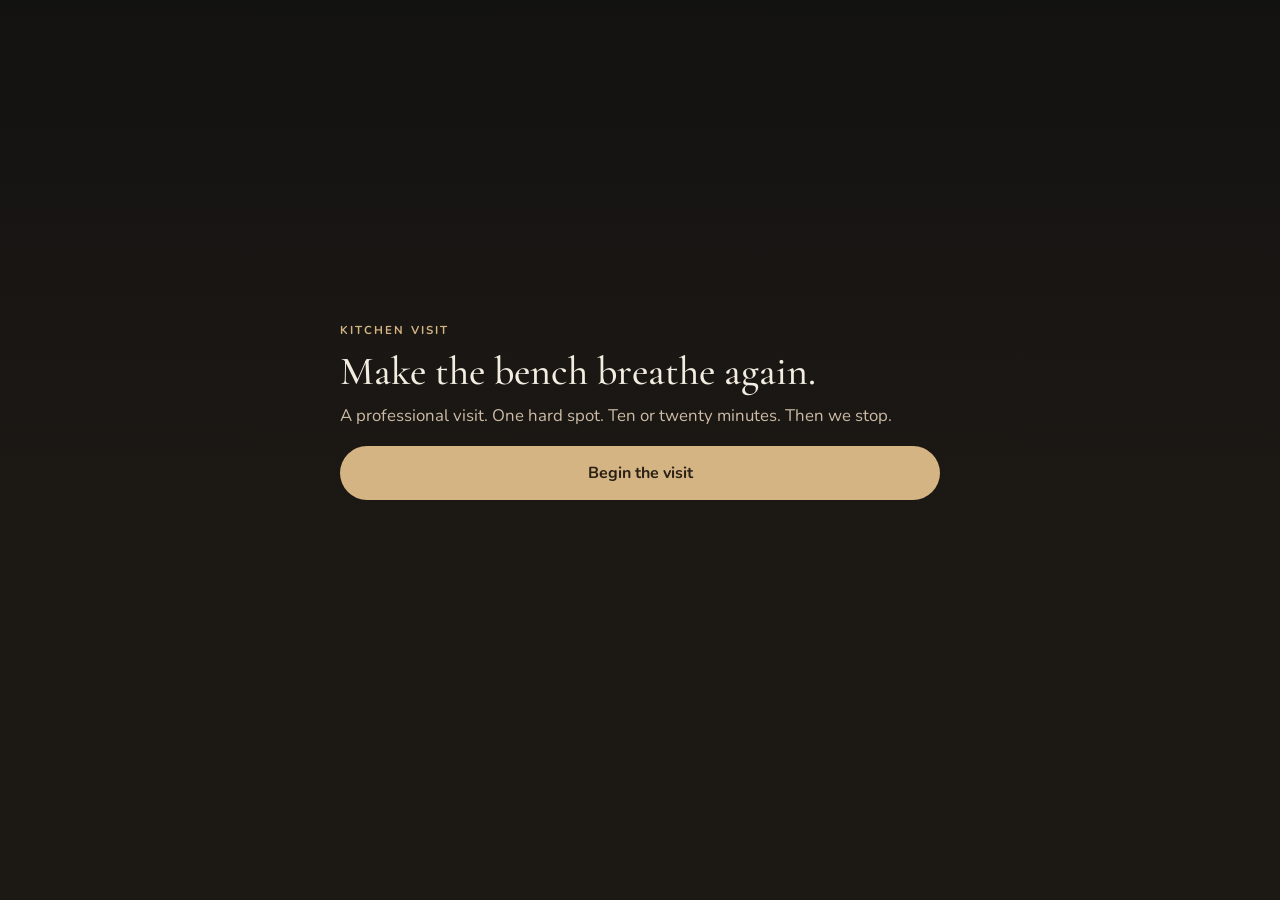
==== commit b6a5509b: "Editorial studio cover with kitchen hero photo" ====
--- a/index.html
+++ b/index.html
@@ -3,232 +3,109 @@
 <head>
 <meta charset="UTF-8">
 <meta name="viewport" content="width=device-width, initial-scale=1, viewport-fit=cover">
-<meta name="theme-color" content="#f4efe6">
+<meta name="theme-color" content="#1c1814">
 <meta name="apple-mobile-web-app-capable" content="yes">
 <title>Kitchen Organiser</title>
-<link rel="preconnect" href="https://fonts.googleapis.com">
 <link href="https://fonts.googleapis.com/css2?family=Cormorant+Garamond:ital,wght@0,500;0,600;1,500&family=Nunito:wght@400;500;600;700&display=swap" rel="stylesheet">
 <style>
-:root{
-  --cream:#f4efe6; --ink:#3a342c; --sage:#6f7f6c; --deep:#3f4d3d;
-  --gold:#c4a574; --paper:#fffaf3; --soft:#8a8174; --line:#e2d6c2;
+:root{--ink:#f3ece1;--mute:#cbbba6;--gold:#d4b483;--deep:#1c1814;--card:#2a241e;--line:#3b332b;--sage:#9aa890}
+*{box-sizing:border-box}
+html,body{margin:0;padding:0;background:var(--deep);color:var(--ink)}
+body{font-family:Nunito,system-ui,sans-serif;line-height:1.5;min-height:100vh}
+.hero{
+  position:relative;min-height:58vh;display:flex;align-items:flex-end;
+  background:#111 url("https://images.unsplash.com/photo-1556912173-3bb406ef7e77?auto=format&fit=crop&w=1600&q=80") center/cover no-repeat;
 }
-*{box-sizing:border-box}
-html,body{margin:0;padding:0}
-body{
-  min-height:100vh;
-  color:var(--ink);
-  background:
-    radial-gradient(900px 420px at 80% -10%, rgba(196,165,116,.18), transparent 55%),
-    linear-gradient(180deg,#f7f2e9 0%, var(--cream) 42%, #eadfcb 100%);
-  font-family:Nunito,system-ui,sans-serif;
-  line-height:1.5;
-}
-main{max-width:640px;margin:0 auto;padding:28px 18px 72px}
-.thread{height:1px;background:linear-gradient(90deg,transparent,var(--gold),transparent);margin:0 0 22px}
-.brand{
-  font-family:"Cormorant Garamond",Georgia,serif;
-  font-size:1.05rem; letter-spacing:.18em; text-transform:uppercase;
-  color:var(--sage); margin:0 0 6px;
-}
-.tiny{font-size:.78rem; letter-spacing:.16em; text-transform:uppercase; color:var(--gold); font-weight:700; margin:0 0 14px}
-h1{
-  font-family:"Cormorant Garamond",Georgia,serif;
-  font-weight:500; font-size:2.35rem; line-height:1.12; margin:0 0 12px;
-}
-.lede{color:var(--soft); font-size:1.05rem; margin:0 0 24px}
-.choice,.panel{
-  background:var(--paper);
-  border:1px solid var(--line);
-  border-radius:1.2rem;
-  box-shadow:0 10px 28px rgba(90,70,40,.07);
-}
-.choice{
-  display:block; width:100%; text-align:left; color:inherit;
-  padding:16px 16px 15px; margin:0 0 10px; font:inherit;
-}
-.choice strong{display:block; font-size:1.08rem; font-weight:700; margin-bottom:3px}
-.choice span{display:block; color:var(--soft); font-size:.95rem}
-.choice:active{transform:translateY(1px); background:#f6efe2}
-.pill,.ghost{
-  display:block; width:100%; text-align:center; border-radius:999px;
-  padding:.95rem 1.3rem; font:inherit; font-weight:700; font-size:1.05rem;
-}
-.pill{background:var(--gold); color:#2d261c; border:0; margin-top:8px}
-.ghost{background:transparent; color:var(--deep); border:1px solid #d9cbb3; margin-top:8px}
-.panel{padding:16px; margin:0 0 12px}
-.label{
-  font-size:.72rem; letter-spacing:.14em; text-transform:uppercase;
-  color:var(--sage); font-weight:700; margin:0 0 8px;
-}
-.panel h2{
-  font-family:"Cormorant Garamond",Georgia,serif;
-  font-size:1.35rem; font-weight:500; margin:0 0 8px;
-}
-.panel p{margin:0; color:var(--ink)}
-.check{
-  display:flex; gap:12px; align-items:flex-start;
-  padding:12px 0; border-top:1px solid var(--line); font-size:1.02rem;
-}
-.check:first-of-type{border-top:0; padding-top:2px}
-.check input{width:22px; height:22px; margin-top:2px; accent-color:var(--sage)}
-.check.done span{text-decoration:line-through; color:var(--soft)}
-.progress{height:3px; background:#e5d8c3; border-radius:99px; overflow:hidden; margin:0 0 22px}
-.progress>i{display:block; height:100%; width:8%; background:var(--gold)}
-.mark{
-  width:54px; height:54px; border-radius:18px; margin:0 0 18px;
-  display:flex; align-items:center; justify-content:center;
-  background:var(--deep); color:#f6f0e4;
-  font-family:"Cormorant Garamond",Georgia,serif; font-size:1.35rem;
-}
-.hidden{display:none}
+.hero:after{content:"";position:absolute;inset:0;background:linear-gradient(180deg,rgba(28,24,20,.15),rgba(28,24,20,.82) 70%, #1c1814)}
+.hero-inner{position:relative;z-index:1;padding:28px 20px 22px;max-width:640px;margin:0 auto;width:100%}
+.tiny{letter-spacing:.18em;text-transform:uppercase;color:var(--gold);font-size:.72rem;font-weight:700;margin:0 0 10px}
+h1{font-family:"Cormorant Garamond",Georgia,serif;font-weight:500;font-size:2.5rem;line-height:1.08;margin:0 0 10px}
+.lede{color:var(--mute);margin:0 0 18px;font-size:1.05rem}
+main{max-width:640px;margin:0 auto;padding:8px 18px 72px}
+.choice,.panel{width:100%;background:var(--card);border:1px solid var(--line);border-radius:18px;color:inherit}
+.choice{display:block;text-align:left;padding:16px;margin:0 0 10px;font:inherit}
+.choice strong{display:block;font-size:1.08rem;margin-bottom:3px}
+.choice span{color:var(--mute);font-size:.95rem}
+.pill,.ghost{display:block;width:100%;text-align:center;border-radius:999px;padding:15px;font:inherit;font-weight:700}
+.pill{background:var(--gold);color:#2a2116;border:0}
+.ghost{background:transparent;color:var(--gold);border:1px solid #5a4c3a;margin-top:8px}
+.panel{padding:16px;margin:0 0 12px}
+.label{color:var(--gold);letter-spacing:.14em;text-transform:uppercase;font-size:.72rem;font-weight:700;margin:0 0 8px}
+.check{display:flex;gap:12px;padding:11px 0;border-top:1px solid var(--line)}
+.check:first-of-type{border-top:0}
+.check input{width:22px;height:22px;accent-color:var(--gold);margin-top:2px}
+.check.done span{color:var(--mute);text-decoration:line-through}
 </style>
 </head>
 <body>
-<main>
-  <div class="thread"></div>
-  <div class="progress"><i id="bar"></i></div>
-  <div id="screen"></div>
-</main>
+<div id="app"></div>
 <script>
-const S = { time:null, pets:null, problem:null };
-const problems = {
-  bench:{ title:"The bench is always buried", blurb:"Post, mugs, food and tools live on the worktop.", session:"Landing strip" },
-  pantry:{ title:"There is no real pantry", blurb:"Food is stacked, lost, and bought twice.", session:"Food home" },
-  deep:{ title:"Deep cupboards swallow things", blurb:"The back is a graveyard of tins and gadgets.", session:"Reach and see" },
-  small:{ title:"The kitchen is too small", blurb:"No spare floor, no spare bench.", session:"Height first" },
-  stuff:{ title:"There is simply too much", blurb:"Cupboards are full and still overflowing.", session:"One category" }
+const S={time:null,pets:null,problem:null};
+const problems={
+  bench:{title:"The bench is always buried",blurb:"Post, mugs, food and tools live on the worktop.",session:"Landing strip"},
+  pantry:{title:"There is no real pantry",blurb:"Food is stacked, lost, and bought twice.",session:"Food home"},
+  deep:{title:"Deep cupboards swallow things",blurb:"The back is a graveyard of tins and gadgets.",session:"Reach and see"},
+  small:{title:"The kitchen is too small",blurb:"No spare floor, no spare bench.",session:"Height first"},
+  stuff:{title:"There is simply too much",blurb:"Cupboards are full and still overflowing.",session:"One category"}
 };
 function plans(){
-  const short = S.time === "10";
-  const pets = S.pets === "yes";
-  const extraPet = pets ? " Leave a clear floor path for bowls and paws. Pet food gets its own bin, not the bench." : "";
-  const map = {
-    bench:{
-      why:"A bench is a landing strip, not a cupboard. If objects have no home, they return here by dinner."+extraPet,
-      avoid:"Do not empty every cupboard today. That is how sessions collapse.",
-      now: short
-        ? ["Set a ten-minute timer.","Take everything off ONE stretch of bench.","Put back only the kettle and one daily tool.","Drop the rest in a box marked Later."]
-        : ["Set a twenty-minute timer.","Clear the whole main bench onto the table.","Sort: daily / belongs elsewhere / leave the house.","Put back kettle plus one daily tool.","Walk the elsewhere pile to its rooms."],
-      next:"Tomorrow, keep that stretch of bench empty while you make one meal.",
-      buy:"A shallow tray for post and keys. One crock for utensils. No container set until the bench stays clear for three days."
-    },
-    pantry:{
-      why:"Food needs one home. When breakfast, cooking and snacks are mixed, you lose packets and buy duplicates."+extraPet,
-      avoid:"Do not buy a pantry unit today. Use a cupboard you already have.",
-      now: short
-        ? ["Pick one cupboard that will be food only.","Pull it out. Bin anything expired without a debate.","Make three groups: breakfast, cooking, snacks.","Put groups back with labels facing you."]
-        : ["Pick the best food cupboard.","Empty it completely.","Bin expired food.","Zone breakfast / cooking / snacks.","Daily food at eye level. Bulk up high."],
-      next:"Tomorrow, only restock that one cupboard.",
-      buy:"Later: pull-out rack, two baskets, or a lazy susan. Measure width and depth first."
-    },
-    deep:{
-      why:"Deep shelves fail because arms and eyes cannot use the back."+extraPet,
-      avoid:"Do not stack taller. Height without a pull-out just hides more.",
-      now: short
-        ? ["Open the worst deep cupboard.","Take out only the front row.","Everyday items back at the front.","Park bulk to one side, not behind daily food."]
-        : ["Empty one deep cupboard onto the table.","Keep weekly-use at the front.","Rare items up high or out.","Put a tray or turntable in so the back can slide to you."],
-      next:"Use that cupboard once tomorrow and notice if you can see everything.",
-      buy:"A pull-out tray or lazy susan sized to the shelf. Measure before you shop."
-    },
-    small:{
-      why:"Small kitchens fail when we add more floor furniture. Height beats another trolley."+extraPet,
-      avoid:"Do not buy an island or extra cart until the walls are working.",
-      now: short
-        ? ["Look up. Find empty space above the fridge or a free wall strip.","Clear one stretch of bench completely.","Move one rarely used appliance off the bench."]
-        : ["Map four jobs: work, storage, landing, maintenance.","Clear the work stretch of bench.","Move rarely used appliances up or out.","Keep only daily tools at arm reach."],
-      next:"Cook one simple meal using only the cleared stretch.",
-      buy:"One slim wall shelf or rail. Measure twice. Walls before trolleys."
-    },
-    stuff:{
-      why:"You cannot organise volume you do not need."+extraPet,
-      avoid:"No whole-room purge. That is how overwhelm wins.",
-      now: short
-        ? ["Choose one category: mugs, containers, or takeaway lids.","Keep what you used this week.","The rest goes in a Decide box.","Stop when the timer ends."]
-        : ["One category only.","Keep a normal week's worth.","Leave-the-house pile by the door.","Give keepers one home.","Do not start category two."],
-      next:"Open the Decide box in seven days. If you did not miss it, it leaves.",
-      buy:"Nothing until the Decide box has been emptied once."
-    }
+  const short=S.time==="10", pets=S.pets==="yes";
+  const extra=pets?" Leave a clear floor path for bowls and paws. Pet food gets its own bin, not the bench.":"";
+  const map={
+    bench:{why:"A bench is a landing strip, not a cupboard."+extra,avoid:"Do not empty every cupboard today.",now:short?["Set a ten-minute timer.","Clear ONE stretch of bench.","Put back only the kettle and one daily tool.","Drop the rest in a box marked Later."]:["Set a twenty-minute timer.","Clear the whole main bench.","Sort: daily / belongs elsewhere / leave.","Put back kettle plus one daily tool."],next:"Keep that stretch empty through one meal tomorrow.",buy:"A shallow tray and one utensil crock. No container set yet."},
+    pantry:{why:"Food needs one home. Mixed shelves make you buy duplicates."+extra,avoid:"Do not buy a pantry unit today.",now:short?["Pick one food-only cupboard.","Bin expired packets without a debate.","Group breakfast, cooking, snacks.","Labels facing you."]:["Empty the best food cupboard.","Bin expired food.","Zone breakfast / cooking / snacks.","Daily food at eye level."],next:"Only restock that cupboard tomorrow.",buy:"Later: pull-out rack, baskets, or a lazy susan. Measure first."},
+    deep:{why:"Deep shelves fail at the back, not the door."+extra,avoid:"Do not stack taller.",now:short?["Open the worst deep cupboard.","Take out the front row only.","Everyday items at the front.","Bulk to the side, not behind."]:["Empty one deep cupboard.","Weekly-use at the front.","Rare items up or out.","Add a tray or turntable if you have one."],next:"Use that cupboard once tomorrow and notice if you can see everything.",buy:"A pull-out tray or lazy susan. Measure the shelf."},
+    small:{why:"Small kitchens fail when we add more floor furniture."+extra,avoid:"No extra trolley until the walls work.",now:short?["Look up for empty wall or fridge-top.","Clear one bench stretch.","Move one rarely used appliance off the bench."]:["Map work, storage, landing, maintenance.","Clear the work stretch.","Move rarely used tools up or out."],next:"Cook one simple meal on the cleared stretch.",buy:"One slim wall shelf or rail. Walls before trolleys."},
+    stuff:{why:"You cannot organise volume you do not need."+extra,avoid:"No whole-room purge.",now:short?["One category only: mugs, containers, or lids.","Keep what you used this week.","The rest goes in a Decide box."]:["One category.","A week's worth stays.","Leave-the-house pile by the door.","Do not start category two."],next:"Open the Decide box in seven days.",buy:"Nothing until that box has been emptied once."}
   };
-  const p = map[S.problem];
-  if (pets) p.now = p.now.concat(["Keep pet bowls and food off the cleared bench."]);
+  const p=map[S.problem];
+  if(pets) p.now=p.now.concat(["Keep pet bowls off the cleared bench."]);
   return p;
 }
-function setBar(n){ document.getElementById("bar").style.width = n + "%"; }
-function go(name){ render(name); window.scrollTo(0,0); }
+function go(n){render(n);window.scrollTo(0,0)}
+function choices(arr){return arr.map(x=>`<button class="choice" data-v="${x.v}"><strong>${x.t}</strong><span>${x.s}</span></button>`).join("")}
 function render(name){
-  const el = document.getElementById("screen");
+  const root=document.getElementById("app");
   if(name==="home"){
-    setBar(10);
-    el.innerHTML = `<p class="tiny">Kitchen visit</p>
-      <div class="mark">Ko</div>
-      <p class="brand">Grok Organiser</p>
-      <h1>A quiet professional, in the room with you.</h1>
-      <p class="lede">One hard spot. One short session. A home for what stays. No lecture, and no shopping list first.</p>
-      <button class="pill" id="start">Begin the visit</button>`;
-    document.getElementById("start").onclick = ()=>go("time");
+    root.innerHTML=`<section class="hero"><div class="hero-inner">
+      <p class="tiny">Kitchen visit</p>
+      <h1>Make the bench breathe again.</h1>
+      <p class="lede">A professional visit. One hard spot. Ten or twenty minutes. Then we stop.</p>
+      <button class="pill" id="start">Begin the visit</button>
+    </div></section>`;
+    document.getElementById("start").onclick=()=>go("time");
     return;
   }
-  if(name==="time"){
-    setBar(28);
-    el.innerHTML = `<p class="tiny">Step 1 of 3</p><h1>How long have you got?</h1>
-      <p class="lede">Shorter is better. Finished beats heroic.</p>
-      <button class="choice" data-v="10"><strong>Ten minutes</strong><span>One stretch of bench or one cupboard.</span></button>
-      <button class="choice" data-v="20"><strong>Twenty minutes</strong><span>Still one zone. Just a little more sorting.</span></button>`;
-    el.querySelectorAll(".choice").forEach(b=>b.onclick=()=>{S.time=b.dataset.v;go("pets");});
-    return;
-  }
-  if(name==="pets"){
-    setBar(50);
-    el.innerHTML = `<p class="tiny">Step 2 of 3</p><h1>Do the animals use this kitchen?</h1>
-      <p class="lede">Bowls, food and traffic change the plan.</p>
-      <button class="choice" data-v="yes"><strong>Yes</strong><span>A clear floor path and a pet-food home.</span></button>
-      <button class="choice" data-v="no"><strong>Not today</strong><span>We can use the floor edge if needed.</span></button>`;
-    el.querySelectorAll(".choice").forEach(b=>b.onclick=()=>{S.pets=b.dataset.v;go("problem");});
-    return;
-  }
-  if(name==="problem"){
-    setBar(72);
-    el.innerHTML = `<p class="tiny">Step 3 of 3</p><h1>What is hardest right now?</h1>
-      <p class="lede">Pick the thing that nags you every time you walk in.</p>` +
-      Object.keys(problems).map(id=>`<button class="choice" data-id="${id}"><strong>${problems[id].title}</strong><span>${problems[id].blurb}</span></button>`).join("");
-    el.querySelectorAll(".choice").forEach(b=>b.onclick=()=>{S.problem=b.dataset.id;go("plan");});
-    return;
-  }
+  let inner="";
+  if(name==="time") inner=`<p class="tiny">Step 1 of 3</p><h1>How long have you got?</h1><p class="lede">Finished beats heroic.</p>${choices([{v:"10",t:"Ten minutes",s:"One stretch of bench or one cupboard."},{v:"20",t:"Twenty minutes",s:"Still one zone. A little more sorting."}])}`;
+  if(name==="pets") inner=`<p class="tiny">Step 2 of 3</p><h1>Do the animals use this kitchen?</h1><p class="lede">Bowls and traffic change the plan.</p>${choices([{v:"yes",t:"Yes",s:"Clear floor path and a pet-food home."},{v:"no",t:"Not today",s:"We can use the floor edge if needed."}])}`;
+  if(name==="problem") inner=`<p class="tiny">Step 3 of 3</p><h1>What is hardest right now?</h1><p class="lede">Pick the thing that nags you when you walk in.</p>`+Object.keys(problems).map(id=>`<button class="choice" data-v="${id}"><strong>${problems[id].title}</strong><span>${problems[id].blurb}</span></button>`).join("");
   if(name==="plan"){
-    setBar(100);
-    const p = plans();
-    const meta = problems[S.problem];
-    const key = S.problem+":"+S.time+":"+S.pets;
-    const saved = JSON.parse(localStorage.getItem("ko-ticks")||"{}")[key]||{};
-    el.innerHTML = `<p class="tiny">${meta.session} · ${S.time} minutes${S.pets==="yes"?" · with the animals":""}</p>
-      <h1>${meta.title}</h1>
-      <p class="lede">Do the list. Stop when the time ends.</p>
+    const p=plans(), meta=problems[S.problem], key=S.problem+":"+S.time+":"+S.pets;
+    const saved=JSON.parse(localStorage.getItem("ko-ticks")||"{}")[key]||{};
+    inner=`<p class="tiny">${meta.session} · ${S.time} minutes</p><h1>${meta.title}</h1><p class="lede">Do the list. Stop when the time ends.</p>
       <div class="panel"><p class="label">This session</p>${p.now.map((s,i)=>`<label class="check ${saved[i]?"done":""}"><input type="checkbox" data-i="${i}" ${saved[i]?"checked":""}><span>${s}</span></label>`).join("")}</div>
-      <div class="panel"><p class="label">Why this works</p><h2>Start here, not everywhere</h2><p>${p.why}</p></div>
+      <div class="panel"><p class="label">Why this works</p><p>${p.why}</p></div>
       <div class="panel"><p class="label">Do not do this</p><p>${p.avoid}</p></div>
       <div class="panel"><p class="label">Tomorrow</p><p>${p.next}</p></div>
       <div class="panel"><p class="label">Buy later</p><p>${p.buy}</p></div>
       <button class="pill" id="enough">That is enough for today</button>
       <button class="ghost" id="again">Choose a different problem</button>`;
-    el.querySelectorAll("input[type=checkbox]").forEach(box=>{
-      box.onchange=()=>{
-        box.closest(".check").classList.toggle("done", box.checked);
-        const all=JSON.parse(localStorage.getItem("ko-ticks")||"{}");
-        all[key]=all[key]||{}; all[key][box.dataset.i]=box.checked;
-        localStorage.setItem("ko-ticks", JSON.stringify(all));
-      };
+  }
+  if(name==="done") inner=`<p class="tiny">Session closed</p><h1>Stop while it still feels possible.</h1><p class="lede">Do not start a second room tonight.</p><button class="pill" id="home">Back to the start</button>`;
+  if(name!=="home") root.innerHTML=`<main>${inner}</main>`;
+  if(name==="time") root.querySelectorAll(".choice").forEach(b=>b.onclick=()=>{S.time=b.dataset.v;go("pets")});
+  if(name==="pets") root.querySelectorAll(".choice").forEach(b=>b.onclick=()=>{S.pets=b.dataset.v;go("problem")});
+  if(name==="problem") root.querySelectorAll(".choice").forEach(b=>b.onclick=()=>{S.problem=b.dataset.v;go("plan")});
+  if(name==="plan"){
+    root.querySelectorAll("input[type=checkbox]").forEach(box=>box.onchange=()=>{
+      box.closest(".check").classList.toggle("done",box.checked);
+      const all=JSON.parse(localStorage.getItem("ko-ticks")||"{}"); all[key=S.problem+":"+S.time+":"+S.pets]=all[key]||{}; all[key][box.dataset.i]=box.checked; localStorage.setItem("ko-ticks",JSON.stringify(all));
     });
     document.getElementById("enough").onclick=()=>go("done");
     document.getElementById("again").onclick=()=>go("problem");
-    return;
   }
-  el.innerHTML = `<p class="tiny">Session closed</p>
-    <h1>Stop while it still feels possible.</h1>
-    <p class="lede">Come back tomorrow and tap the next hard spot. That is how a kitchen actually changes.</p>
-    <div class="panel"><p class="label">Remember</p><p>Do not reward a good session by starting a second room tonight.</p></div>
-    <button class="pill" id="home">Back to the start</button>`;
-  document.getElementById("home").onclick=()=>go("home");
+  if(name==="done") document.getElementById("home").onclick=()=>go("home");
 }
 render("home");
 </script>
